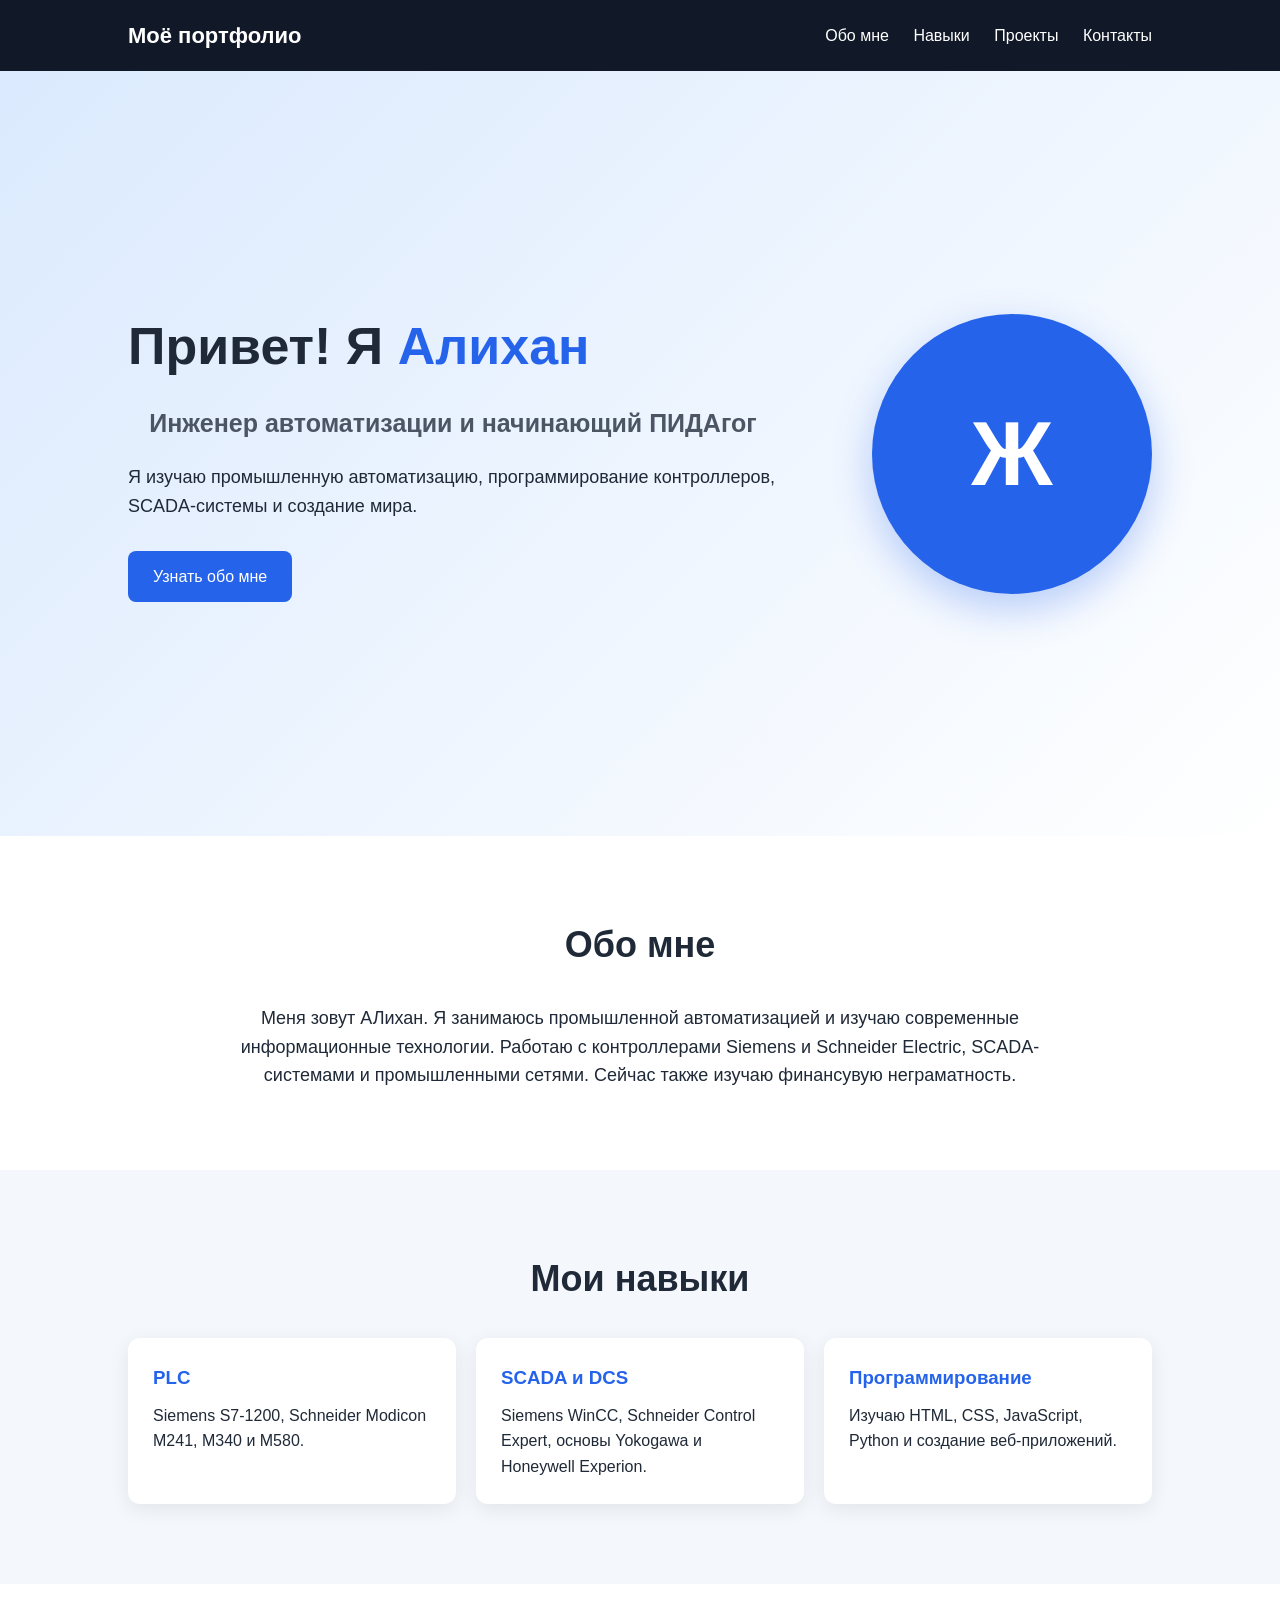
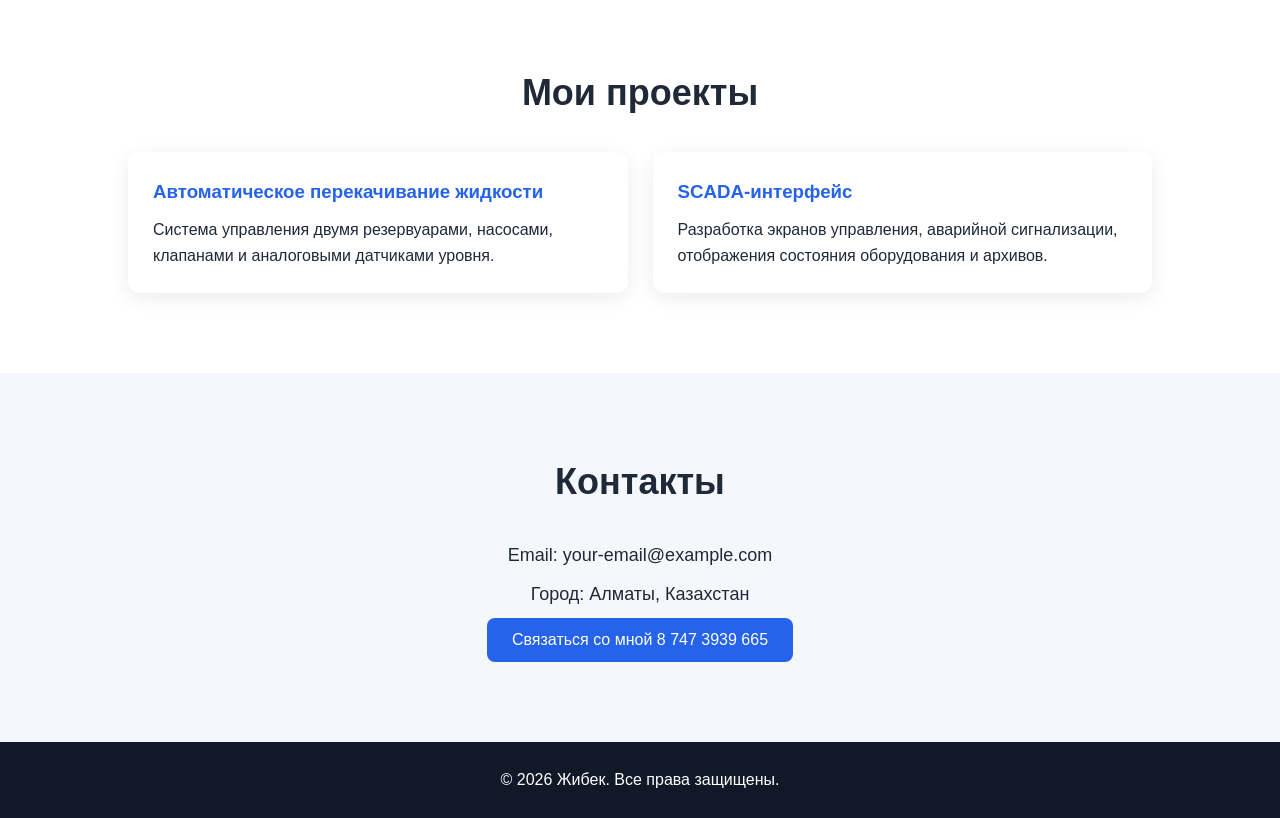
==== index.html @ 7660e456 "Add files via upload" ====
<!DOCTYPE html>
<html lang="ru">
<head>
    <meta charset="UTF-8">

    <!-- Чтобы сайт нормально выглядел на телефоне -->
    <meta name="viewport" content="width=device-width, initial-scale=1.0">

    <title>Алиханчик — инженер автоматизации</title>

    <style>
        /* Настройки всей страницы */
        * {
            box-sizing: border-box;
            margin: 0;
            padding: 0;
        }

        html {
            scroll-behavior: smooth;
        }

        body {
            font-family: Arial, sans-serif;
            background: #f4f7fb;
            color: #1f2937;
            line-height: 1.6;
        }

        /* Верхнее меню */
        header {
            background: #111827;
            color: white;
            padding: 18px 10%;
            display: flex;
            justify-content: space-between;
            align-items: center;
            position: sticky;
            top: 0;
        }

        .logo {
            font-size: 22px;
            font-weight: bold;
        }

        nav a {
            color: white;
            text-decoration: none;
            margin-left: 20px;
        }

        nav a:hover {
            color: #60a5fa;
        }

        /* Главный экран */
        .hero {
            min-height: 85vh;
            padding: 80px 10%;
            display: flex;
            align-items: center;
            justify-content: space-between;
            gap: 40px;
            background: linear-gradient(135deg, #dbeafe, #ffffff);
        }

        .hero-text {
            max-width: 650px;
        }

        .hero h1 {
            font-size: 52px;
            margin-bottom: 15px;
        }

        .hero h1 span {
            color: #2563eb;
        }

        .hero h2 {
            font-size: 25px;
            margin-bottom: 20px;
            color: #4b5563;
        }

        .hero p {
            font-size: 18px;
            margin-bottom: 30px;
        }

        .button {
            display: inline-block;
            background: #2563eb;
            color: white;
            padding: 13px 25px;
            border-radius: 8px;
            text-decoration: none;
            border: none;
            cursor: pointer;
            font-size: 16px;
        }

        .button:hover {
            background: #1d4ed8;
        }

        /* Круг вместо фотографии */
        .photo {
            width: 280px;
            height: 280px;
            border-radius: 50%;
            background: #2563eb;
            color: white;
            display: flex;
            align-items: center;
            justify-content: center;
            font-size: 90px;
            font-weight: bold;
            box-shadow: 0 15px 40px rgba(37, 99, 235, 0.3);
        }

        /* Общие настройки разделов */
        section {
            padding: 80px 10%;
        }

        section h2 {
            font-size: 36px;
            margin-bottom: 30px;
            text-align: center;
        }

        .about {
            background: white;
        }

        .about p {
            max-width: 850px;
            margin: auto;
            text-align: center;
            font-size: 18px;
        }

        /* Навыки */
        .skills-container {
            display: grid;
            grid-template-columns: repeat(3, 1fr);
            gap: 20px;
        }

        .card {
            background: white;
            padding: 25px;
            border-radius: 12px;
            box-shadow: 0 5px 20px rgba(0, 0, 0, 0.08);
        }

        .card h3 {
            color: #2563eb;
            margin-bottom: 10px;
        }

        /* Проекты */
        .projects {
            background: white;
        }

        .projects-container {
            display: grid;
            grid-template-columns: repeat(2, 1fr);
            gap: 25px;
        }

        /* Контакты */
        .contact {
            text-align: center;
        }

        .contact p {
            margin-bottom: 10px;
            font-size: 18px;
        }

        footer {
            background: #111827;
            color: white;
            text-align: center;
            padding: 25px;
        }

        /* Настройки для телефона */
        @media (max-width: 800px) {
            header {
                flex-direction: column;
                gap: 10px;
            }

            nav a {
                margin: 0 7px;
            }

            .hero {
                flex-direction: column;
                text-align: center;
            }

            .hero h1 {
                font-size: 38px;
            }

            .photo {
                width: 220px;
                height: 220px;
            }

            .skills-container,
            .projects-container {
                grid-template-columns: 1fr;
            }
        }
    </style>
</head>

<body>

    <!-- Верхнее меню -->
    <header>
        <div class="logo">Моё портфолио</div>

        <nav>
            <a href="#about">Обо мне</a>
            <a href="#skills">Навыки</a>
            <a href="#projects">Проекты</a>
            <a href="#contact">Контакты</a>
        </nav>
    </header>

    <!-- Главный экран -->
    <main>
        <section class="hero">
            <div class="hero-text">
                <h1>Привет! Я <span>Алихан</span></h1>

                <h2>Инженер автоматизации и начинающий ПИДАгог</h2>

                <p>
                    Я изучаю промышленную автоматизацию, программирование
                    контроллеров, SCADA-системы и создание мира.
                </p>

                <a class="button" href="#about">Узнать обо мне</a>
            </div>

            <!-- Позже здесь можно поставить фотографию -->
            <div class="photo">Ж</div>
        </section>

        <!-- Обо мне -->
        <section class="about" id="about">
            <h2>Обо мне</h2>

            <p>
                Меня зовут АЛихан. Я занимаюсь промышленной автоматизацией
                и изучаю современные информационные технологии.
                Работаю с контроллерами Siemens и Schneider Electric,
                SCADA-системами и промышленными сетями.
                Сейчас также изучаю финансувую неграматность.
            </p>
        </section>

        <!-- Навыки -->
        <section id="skills">
            <h2>Мои навыки</h2>

            <div class="skills-container">
                <div class="card">
                    <h3>PLC</h3>
                    <p>
                        Siemens S7-1200, Schneider Modicon M241,
                        M340 и M580.
                    </p>
                </div>

                <div class="card">
                    <h3>SCADA и DCS</h3>
                    <p>
                        Siemens WinCC, Schneider Control Expert,
                        основы Yokogawa и Honeywell Experion.
                    </p>
                </div>

                <div class="card">
                    <h3>Программирование</h3>
                    <p>
                        Изучаю HTML, CSS, JavaScript, Python
                        и создание веб-приложений.
                    </p>
                </div>
            </div>
        </section>

        <!-- Проекты -->
        <section class="projects" id="projects">
            <h2>Мои проекты</h2>

            <div class="projects-container">
                <div class="card">
                    <h3>Автоматическое перекачивание жидкости</h3>

                    <p>
                        Система управления двумя резервуарами,
                        насосами, клапанами и аналоговыми датчиками уровня.
                    </p>
                </div>

                <div class="card">
                    <h3>SCADA-интерфейс</h3>

                    <p>
                        Разработка экранов управления, аварийной сигнализации,
                        отображения состояния оборудования и архивов.
                    </p>
                </div>
            </div>
        </section>

        <!-- Контакты -->
        <section class="contact" id="contact">
            <h2>Контакты</h2>

            <p>Email: your-email@example.com</p>
            <p>Город: Алматы, Казахстан</p>

            <button class="button" onclick="showMessage()">
                Связаться со мной 8 747 3939 665
            </button>
        </section>
    </main>

    <footer>
        <p>© <span id="year"></span> Жибек. Все права защищены.</p>
    </footer>

    <script>
        // Автоматически показывает текущий год
        document.getElementById("year").textContent =
            new Date().getFullYear();

        // Срабатывает при нажатии кнопки
        function showMessage() {
            alert("Спасибо за интерес к моему сайту!");
        }
    </script>

</body>
</html>
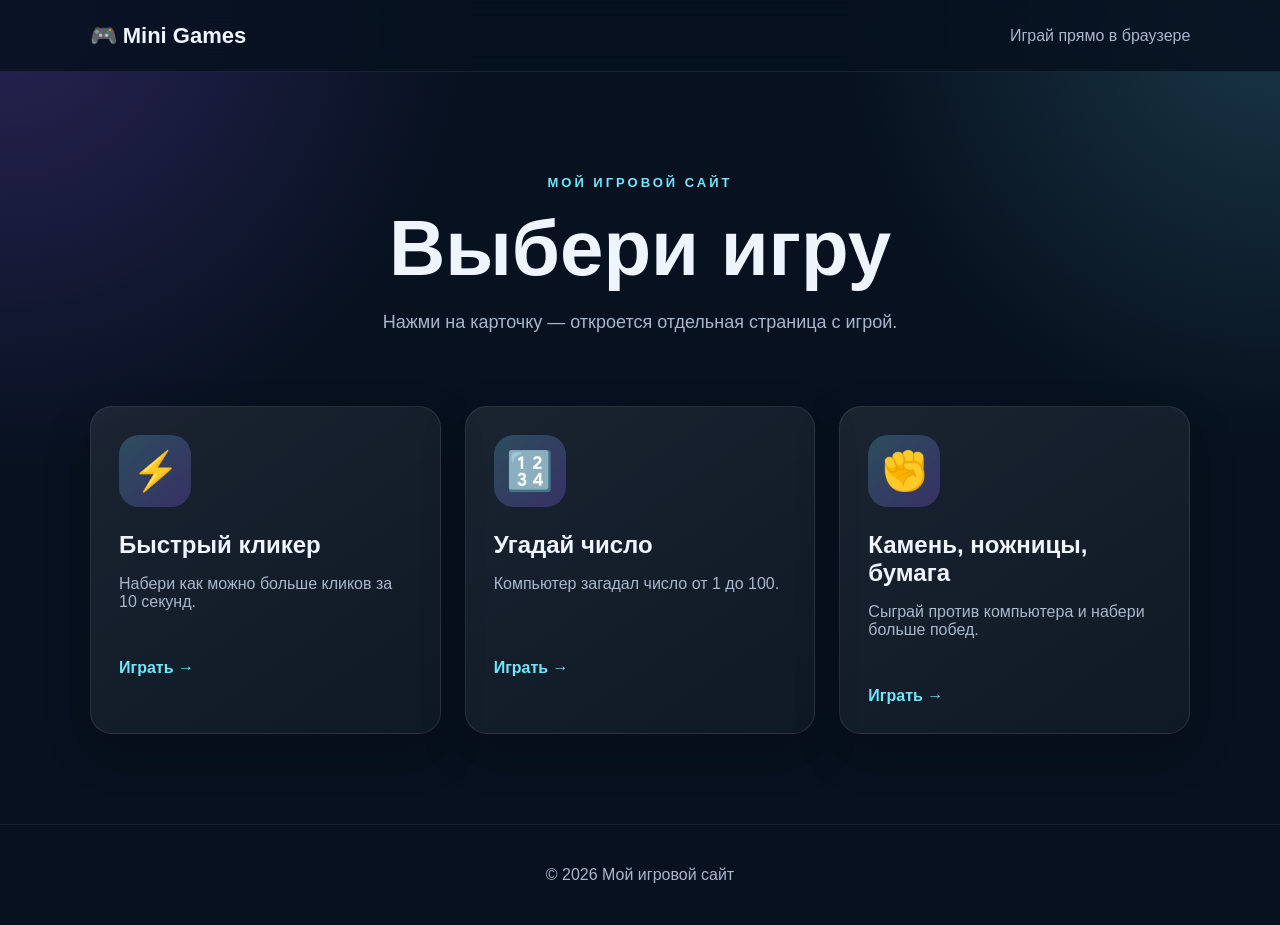
==== commit e8696e6f: "Add files via upload" ====
--- a/index.html
+++ b/index.html
@@ -1,357 +1,54 @@
-<!DOCTYPE html>
-<html lang="ru">
-<head>
-    <meta charset="UTF-8">
-
-    <!-- Чтобы сайт нормально выглядел на телефоне -->
-    <meta name="viewport" content="width=device-width, initial-scale=1.0">
-
-    <title>Алиханчик — инженер автоматизации</title>
-
-    <style>
-        /* Настройки всей страницы */
-        * {
-            box-sizing: border-box;
-            margin: 0;
-            padding: 0;
-        }
-
-        html {
-            scroll-behavior: smooth;
-        }
-
-        body {
-            font-family: Arial, sans-serif;
-            background: #f4f7fb;
-            color: #1f2937;
-            line-height: 1.6;
-        }
-
-        /* Верхнее меню */
-        header {
-            background: #111827;
-            color: white;
-            padding: 18px 10%;
-            display: flex;
-            justify-content: space-between;
-            align-items: center;
-            position: sticky;
-            top: 0;
-        }
-
-        .logo {
-            font-size: 22px;
-            font-weight: bold;
-        }
-
-        nav a {
-            color: white;
-            text-decoration: none;
-            margin-left: 20px;
-        }
-
-        nav a:hover {
-            color: #60a5fa;
-        }
-
-        /* Главный экран */
-        .hero {
-            min-height: 85vh;
-            padding: 80px 10%;
-            display: flex;
-            align-items: center;
-            justify-content: space-between;
-            gap: 40px;
-            background: linear-gradient(135deg, #dbeafe, #ffffff);
-        }
-
-        .hero-text {
-            max-width: 650px;
-        }
-
-        .hero h1 {
-            font-size: 52px;
-            margin-bottom: 15px;
-        }
-
-        .hero h1 span {
-            color: #2563eb;
-        }
-
-        .hero h2 {
-            font-size: 25px;
-            margin-bottom: 20px;
-            color: #4b5563;
-        }
-
-        .hero p {
-            font-size: 18px;
-            margin-bottom: 30px;
-        }
-
-        .button {
-            display: inline-block;
-            background: #2563eb;
-            color: white;
-            padding: 13px 25px;
-            border-radius: 8px;
-            text-decoration: none;
-            border: none;
-            cursor: pointer;
-            font-size: 16px;
-        }
-
-        .button:hover {
-            background: #1d4ed8;
-        }
-
-        /* Круг вместо фотографии */
-        .photo {
-            width: 280px;
-            height: 280px;
-            border-radius: 50%;
-            background: #2563eb;
-            color: white;
-            display: flex;
-            align-items: center;
-            justify-content: center;
-            font-size: 90px;
-            font-weight: bold;
-            box-shadow: 0 15px 40px rgba(37, 99, 235, 0.3);
-        }
-
-        /* Общие настройки разделов */
-        section {
-            padding: 80px 10%;
-        }
-
-        section h2 {
-            font-size: 36px;
-            margin-bottom: 30px;
-            text-align: center;
-        }
-
-        .about {
-            background: white;
-        }
-
-        .about p {
-            max-width: 850px;
-            margin: auto;
-            text-align: center;
-            font-size: 18px;
-        }
-
-        /* Навыки */
-        .skills-container {
-            display: grid;
-            grid-template-columns: repeat(3, 1fr);
-            gap: 20px;
-        }
-
-        .card {
-            background: white;
-            padding: 25px;
-            border-radius: 12px;
-            box-shadow: 0 5px 20px rgba(0, 0, 0, 0.08);
-        }
-
-        .card h3 {
-            color: #2563eb;
-            margin-bottom: 10px;
-        }
-
-        /* Проекты */
-        .projects {
-            background: white;
-        }
-
-        .projects-container {
-            display: grid;
-            grid-template-columns: repeat(2, 1fr);
-            gap: 25px;
-        }
-
-        /* Контакты */
-        .contact {
-            text-align: center;
-        }
-
-        .contact p {
-            margin-bottom: 10px;
-            font-size: 18px;
-        }
-
-        footer {
-            background: #111827;
-            color: white;
-            text-align: center;
-            padding: 25px;
-        }
-
-        /* Настройки для телефона */
-        @media (max-width: 800px) {
-            header {
-                flex-direction: column;
-                gap: 10px;
-            }
-
-            nav a {
-                margin: 0 7px;
-            }
-
-            .hero {
-                flex-direction: column;
-                text-align: center;
-            }
-
-            .hero h1 {
-                font-size: 38px;
-            }
-
-            .photo {
-                width: 220px;
-                height: 220px;
-            }
-
-            .skills-container,
-            .projects-container {
-                grid-template-columns: 1fr;
-            }
-        }
-    </style>
-</head>
-
-<body>
-
-    <!-- Верхнее меню -->
-    <header>
-        <div class="logo">Моё портфолио</div>
-
-        <nav>
-            <a href="#about">Обо мне</a>
-            <a href="#skills">Навыки</a>
-            <a href="#projects">Проекты</a>
-            <a href="#contact">Контакты</a>
-        </nav>
-    </header>
-
-    <!-- Главный экран -->
-    <main>
-        <section class="hero">
-            <div class="hero-text">
-                <h1>Привет! Я <span>Алихан</span></h1>
-
-                <h2>Инженер автоматизации и начинающий ПИДАгог</h2>
-
-                <p>
-                    Я изучаю промышленную автоматизацию, программирование
-                    контроллеров, SCADA-системы и создание мира.
-                </p>
-
-                <a class="button" href="#about">Узнать обо мне</a>
-            </div>
-
-            <!-- Позже здесь можно поставить фотографию -->
-            <div class="photo">Ж</div>
-        </section>
-
-        <!-- Обо мне -->
-        <section class="about" id="about">
-            <h2>Обо мне</h2>
-
-            <p>
-                Меня зовут АЛихан. Я занимаюсь промышленной автоматизацией
-                и изучаю современные информационные технологии.
-                Работаю с контроллерами Siemens и Schneider Electric,
-                SCADA-системами и промышленными сетями.
-                Сейчас также изучаю финансувую неграматность.
-            </p>
-        </section>
-
-        <!-- Навыки -->
-        <section id="skills">
-            <h2>Мои навыки</h2>
-
-            <div class="skills-container">
-                <div class="card">
-                    <h3>PLC</h3>
-                    <p>
-                        Siemens S7-1200, Schneider Modicon M241,
-                        M340 и M580.
-                    </p>
-                </div>
-
-                <div class="card">
-                    <h3>SCADA и DCS</h3>
-                    <p>
-                        Siemens WinCC, Schneider Control Expert,
-                        основы Yokogawa и Honeywell Experion.
-                    </p>
-                </div>
-
-                <div class="card">
-                    <h3>Программирование</h3>
-                    <p>
-                        Изучаю HTML, CSS, JavaScript, Python
-                        и создание веб-приложений.
-                    </p>
-                </div>
-            </div>
-        </section>
-
-        <!-- Проекты -->
-        <section class="projects" id="projects">
-            <h2>Мои проекты</h2>
-
-            <div class="projects-container">
-                <div class="card">
-                    <h3>Автоматическое перекачивание жидкости</h3>
-
-                    <p>
-                        Система управления двумя резервуарами,
-                        насосами, клапанами и аналоговыми датчиками уровня.
-                    </p>
-                </div>
-
-                <div class="card">
-                    <h3>SCADA-интерфейс</h3>
-
-                    <p>
-                        Разработка экранов управления, аварийной сигнализации,
-                        отображения состояния оборудования и архивов.
-                    </p>
-                </div>
-            </div>
-        </section>
-
-        <!-- Контакты -->
-        <section class="contact" id="contact">
-            <h2>Контакты</h2>
-
-            <p>Email: your-email@example.com</p>
-            <p>Город: Алматы, Казахстан</p>
-
-            <button class="button" onclick="showMessage()">
-                Связаться со мной 8 747 3939 665
-            </button>
-        </section>
-    </main>
-
-    <footer>
-        <p>© <span id="year"></span> Жибек. Все права защищены.</p>
-    </footer>
-
-    <script>
-        // Автоматически показывает текущий год
-        document.getElementById("year").textContent =
-            new Date().getFullYear();
-
-        // Срабатывает при нажатии кнопки
-        function showMessage() {
-            alert("Спасибо за интерес к моему сайту!");
-        }
-    </script>
-
-</body>
-</html>+<!DOCTYPE html>
+<html lang="ru">
+<head>
+    <meta charset="UTF-8">
+    <meta name="viewport" content="width=device-width, initial-scale=1.0">
+    <title>Мини-игры</title>
+    <link rel="stylesheet" href="style.css">
+</head>
+<body>
+    <header class="topbar">
+        <a class="logo" href="index.html">🎮 Mini Games</a>
+        <span>Играй прямо в браузере</span>
+    </header>
+
+    <main class="container">
+        <section class="hero">
+            <p class="eyebrow">МОЙ ИГРОВОЙ САЙТ</p>
+            <h1>Выбери игру</h1>
+            <p>Нажми на карточку — откроется отдельная страница с игрой.</p>
+        </section>
+
+        <section class="game-grid">
+            <a class="game-card" href="games/clicker.html">
+                <div class="game-icon">⚡</div>
+                <h2>Быстрый кликер</h2>
+                <p>Набери как можно больше кликов за 10 секунд.</p>
+                <span>Играть →</span>
+            </a>
+
+            <a class="game-card" href="games/guess.html">
+                <div class="game-icon">🔢</div>
+                <h2>Угадай число</h2>
+                <p>Компьютер загадал число от 1 до 100.</p>
+                <span>Играть →</span>
+            </a>
+
+            <a class="game-card" href="games/rps.html">
+                <div class="game-icon">✊</div>
+                <h2>Камень, ножницы, бумага</h2>
+                <p>Сыграй против компьютера и набери больше побед.</p>
+                <span>Играть →</span>
+            </a>
+        </section>
+    </main>
+
+    <footer>
+        <p>© <span id="year"></span> Мой игровой сайт</p>
+    </footer>
+
+    <script>
+        document.getElementById("year").textContent = new Date().getFullYear();
+    </script>
+</body>
+</html>
--- a/style.css
+++ b/style.css
@@ -0,0 +1,327 @@
+* {
+    box-sizing: border-box;
+}
+
+:root {
+    --bg: #07111f;
+    --panel: #101d31;
+    --panel-hover: #172944;
+    --text: #eef5ff;
+    --muted: #a8b7cc;
+    --accent: #6ee7ff;
+    --accent-2: #8b5cf6;
+    --success: #32d583;
+    --danger: #ff6b6b;
+}
+
+html {
+    scroll-behavior: smooth;
+}
+
+body {
+    margin: 0;
+    min-height: 100vh;
+    font-family: Arial, Helvetica, sans-serif;
+    background:
+        radial-gradient(circle at top left, rgba(139, 92, 246, 0.25), transparent 30%),
+        radial-gradient(circle at top right, rgba(110, 231, 255, 0.18), transparent 28%),
+        var(--bg);
+    color: var(--text);
+}
+
+a {
+    color: inherit;
+}
+
+.topbar {
+    min-height: 72px;
+    padding: 16px 7%;
+    display: flex;
+    justify-content: space-between;
+    align-items: center;
+    gap: 20px;
+    border-bottom: 1px solid rgba(255,255,255,0.08);
+    background: rgba(7, 17, 31, 0.85);
+    backdrop-filter: blur(12px);
+    position: sticky;
+    top: 0;
+    z-index: 10;
+}
+
+.logo {
+    font-size: 22px;
+    font-weight: 800;
+    text-decoration: none;
+}
+
+.topbar span {
+    color: var(--muted);
+}
+
+.container {
+    width: min(1100px, 90%);
+    margin: 0 auto;
+}
+
+.hero {
+    text-align: center;
+    padding: 90px 0 55px;
+}
+
+.eyebrow {
+    color: var(--accent);
+    font-weight: 800;
+    letter-spacing: 3px;
+    font-size: 13px;
+}
+
+.hero h1 {
+    margin: 10px 0 15px;
+    font-size: clamp(42px, 8vw, 78px);
+}
+
+.hero > p:last-child {
+    color: var(--muted);
+    font-size: 18px;
+}
+
+.game-grid {
+    display: grid;
+    grid-template-columns: repeat(3, 1fr);
+    gap: 24px;
+    padding-bottom: 90px;
+}
+
+.game-card {
+    min-height: 300px;
+    padding: 28px;
+    border-radius: 22px;
+    background: linear-gradient(145deg, rgba(255,255,255,0.08), rgba(255,255,255,0.035));
+    border: 1px solid rgba(255,255,255,0.09);
+    text-decoration: none;
+    box-shadow: 0 18px 45px rgba(0,0,0,0.22);
+    transition: transform 0.25s ease, background 0.25s ease, border-color 0.25s ease;
+}
+
+.game-card:hover {
+    transform: translateY(-8px);
+    background: var(--panel-hover);
+    border-color: rgba(110, 231, 255, 0.5);
+}
+
+.game-icon {
+    width: 72px;
+    height: 72px;
+    display: grid;
+    place-items: center;
+    border-radius: 20px;
+    font-size: 38px;
+    background: linear-gradient(135deg, rgba(110,231,255,0.22), rgba(139,92,246,0.28));
+}
+
+.game-card h2 {
+    margin: 24px 0 12px;
+}
+
+.game-card p {
+    color: var(--muted);
+    min-height: 68px;
+}
+
+.game-card span {
+    color: var(--accent);
+    font-weight: 800;
+}
+
+.game-page {
+    min-height: calc(100vh - 145px);
+    display: grid;
+    place-items: center;
+    padding: 45px 0 80px;
+}
+
+.game-box {
+    width: min(650px, 100%);
+    padding: 35px;
+    text-align: center;
+    border-radius: 24px;
+    background: rgba(16, 29, 49, 0.9);
+    border: 1px solid rgba(255,255,255,0.1);
+    box-shadow: 0 25px 70px rgba(0,0,0,0.3);
+}
+
+.game-box h1 {
+    margin-top: 0;
+    font-size: clamp(32px, 6vw, 50px);
+}
+
+.game-box p {
+    color: var(--muted);
+}
+
+.big-number {
+    font-size: 76px;
+    font-weight: 900;
+    margin: 25px 0;
+    color: var(--accent);
+}
+
+.status {
+    min-height: 32px;
+    margin: 18px 0;
+    font-size: 18px;
+    font-weight: 700;
+}
+
+button,
+input {
+    font: inherit;
+}
+
+.primary-btn,
+.choice-btn {
+    border: 0;
+    border-radius: 14px;
+    cursor: pointer;
+    font-weight: 800;
+    transition: transform 0.15s ease, opacity 0.15s ease;
+}
+
+.primary-btn {
+    padding: 15px 25px;
+    color: #03111a;
+    background: linear-gradient(135deg, var(--accent), #8ce9ff);
+}
+
+.primary-btn:hover,
+.choice-btn:hover {
+    transform: translateY(-2px);
+}
+
+.primary-btn:disabled {
+    opacity: 0.45;
+    cursor: not-allowed;
+    transform: none;
+}
+
+.click-btn {
+    width: 220px;
+    height: 220px;
+    border-radius: 50%;
+    font-size: 30px;
+    margin: 16px auto;
+    display: block;
+}
+
+.input-row {
+    display: flex;
+    justify-content: center;
+    gap: 10px;
+    margin: 25px 0;
+}
+
+.input-row input {
+    width: 180px;
+    padding: 14px;
+    border-radius: 12px;
+    border: 1px solid rgba(255,255,255,0.18);
+    background: #091526;
+    color: white;
+    outline: none;
+}
+
+.input-row input:focus {
+    border-color: var(--accent);
+}
+
+.choices {
+    display: flex;
+    justify-content: center;
+    gap: 14px;
+    margin: 28px 0;
+    flex-wrap: wrap;
+}
+
+.choice-btn {
+    width: 120px;
+    padding: 18px 10px;
+    font-size: 34px;
+    color: white;
+    background: #1b2b45;
+    border: 1px solid rgba(255,255,255,0.1);
+}
+
+.choice-btn small {
+    display: block;
+    margin-top: 8px;
+    font-size: 13px;
+}
+
+.scoreboard {
+    display: flex;
+    justify-content: center;
+    gap: 30px;
+    margin-top: 20px;
+}
+
+.scoreboard div {
+    min-width: 120px;
+    padding: 15px;
+    border-radius: 14px;
+    background: rgba(255,255,255,0.05);
+}
+
+.scoreboard strong {
+    display: block;
+    margin-top: 7px;
+    font-size: 28px;
+}
+
+.back-link {
+    display: inline-block;
+    margin-top: 28px;
+    color: var(--accent);
+    text-decoration: none;
+    font-weight: 800;
+}
+
+footer {
+    padding: 25px;
+    text-align: center;
+    color: var(--muted);
+    border-top: 1px solid rgba(255,255,255,0.07);
+}
+
+@media (max-width: 850px) {
+    .game-grid {
+        grid-template-columns: 1fr;
+    }
+
+    .game-card {
+        min-height: auto;
+    }
+}
+
+@media (max-width: 550px) {
+    .topbar {
+        align-items: flex-start;
+        flex-direction: column;
+    }
+
+    .game-box {
+        padding: 25px 18px;
+    }
+
+    .input-row {
+        flex-direction: column;
+    }
+
+    .input-row input {
+        width: 100%;
+    }
+
+    .click-btn {
+        width: 180px;
+        height: 180px;
+    }
+}
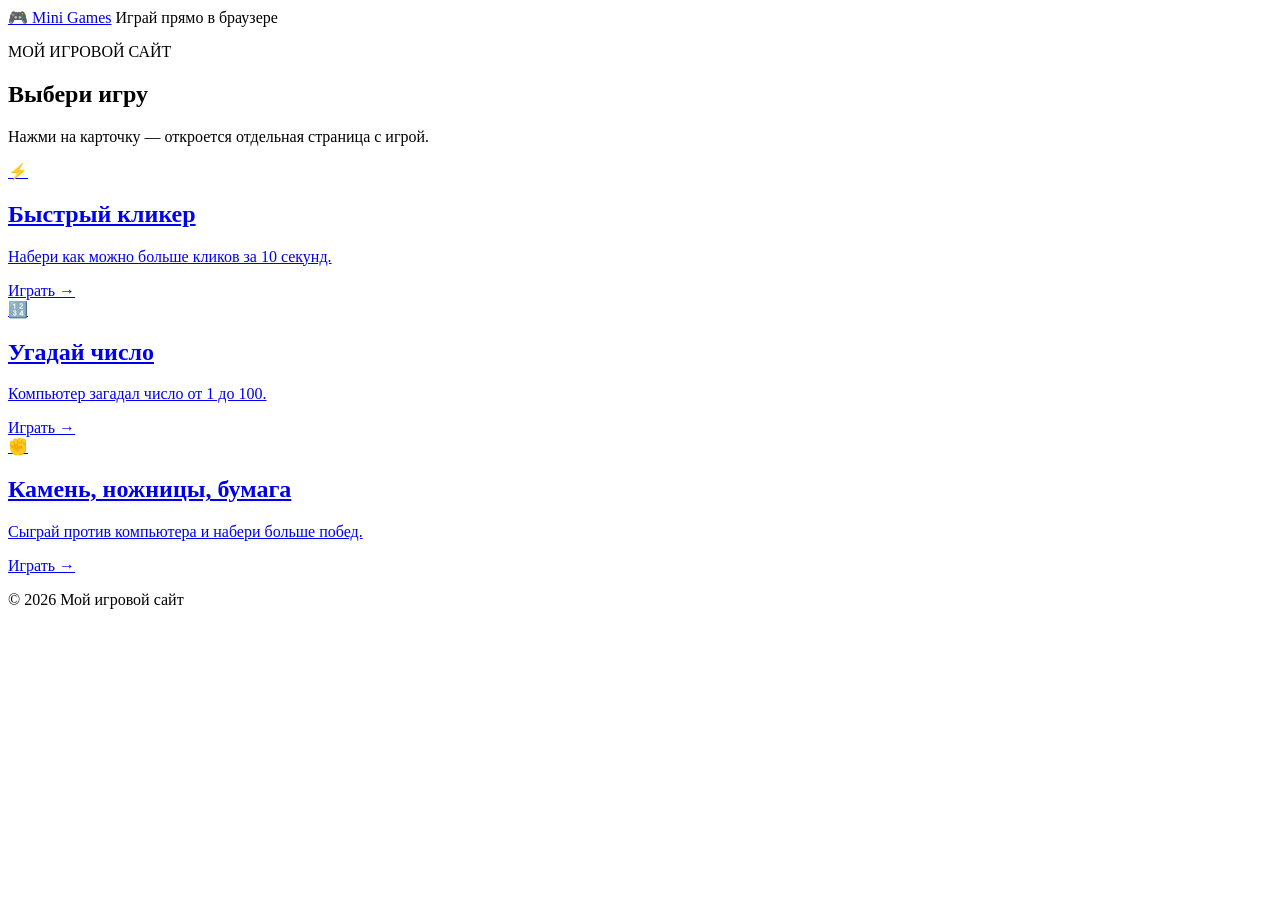
==== commit c452348d: "Update index.html" ====
--- a/index.html
+++ b/index.html
@@ -1,11 +1,17 @@
 <!DOCTYPE html>
 <html lang="ru">
+
 <head>
     <meta charset="UTF-8">
-    <meta name="viewport" content="width=device-width, initial-scale=1.0">
-    <title>Мини-игры</title>
-    <link rel="stylesheet" href="style.css">
+    <meta name="viewport"
+          content="width=device-width, initial-scale=1.0">
+
+    <title>Mini Games — бесплатные игры в браузере</title>
+
+    <meta name="description"
+          content="Коллекция бесплатных мини-игр: кликер, угадай число, камень ножницы бумага. Играй прямо в браузере.">
 </head>
+
 <body>
     <header class="topbar">
         <a class="logo" href="index.html">🎮 Mini Games</a>
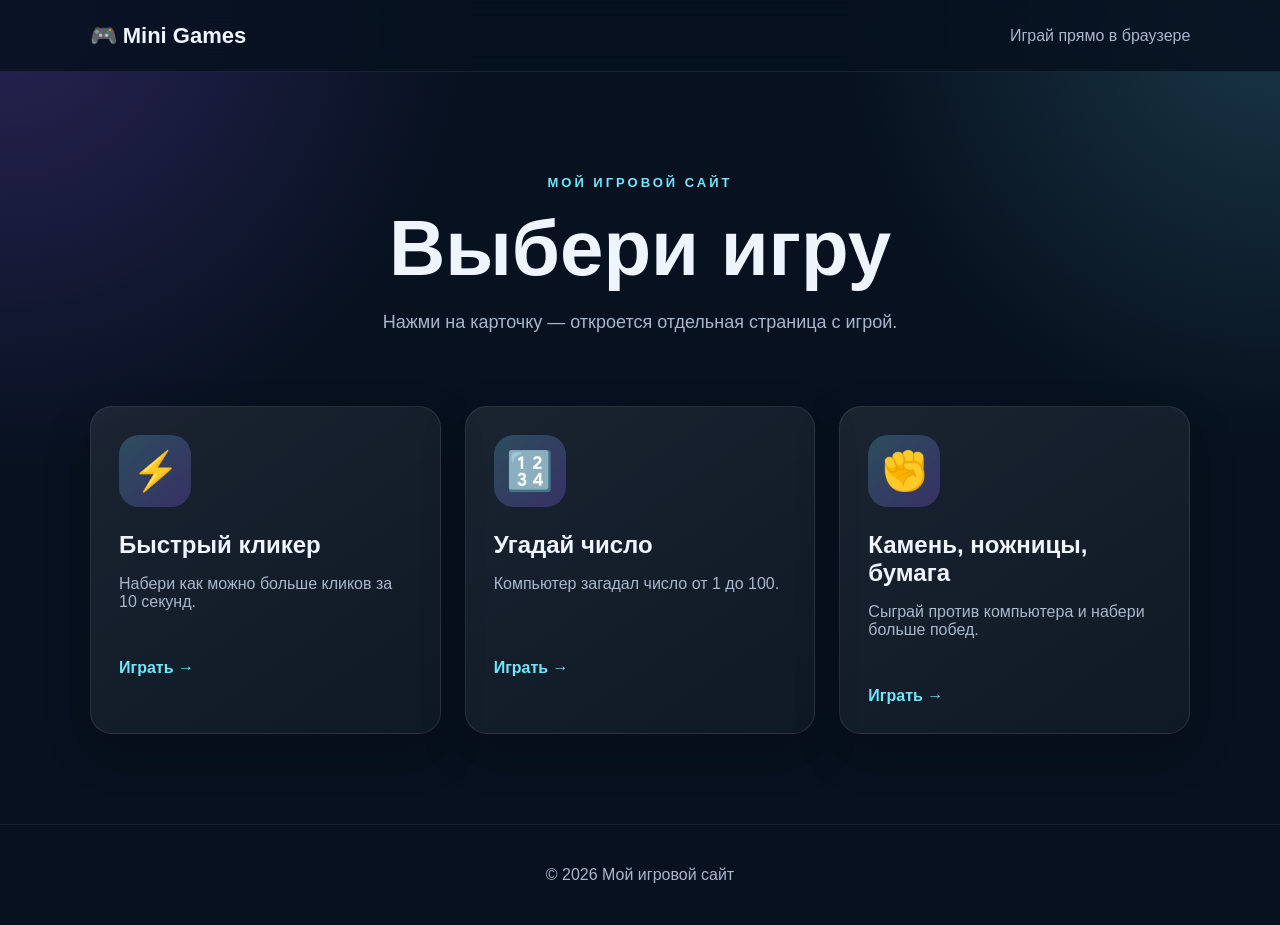
==== commit b1ec944c: "Update index.html" ====
--- a/index.html
+++ b/index.html
@@ -1,3 +1,5 @@
+<!DOCTYPE html>
+<html lang="ru">
 <!DOCTYPE html>
 <html lang="ru">
 
@@ -10,6 +12,7 @@
 
     <meta name="description"
           content="Коллекция бесплатных мини-игр: кликер, угадай число, камень ножницы бумага. Играй прямо в браузере.">
+    <link rel="stylesheet" href="./style.css">
 </head>
 
 <body>
--- a/style.css
+++ b/style.css
@@ -0,0 +1,327 @@
+* {
+    box-sizing: border-box;
+}
+
+:root {
+    --bg: #07111f;
+    --panel: #101d31;
+    --panel-hover: #172944;
+    --text: #eef5ff;
+    --muted: #a8b7cc;
+    --accent: #6ee7ff;
+    --accent-2: #8b5cf6;
+    --success: #32d583;
+    --danger: #ff6b6b;
+}
+
+html {
+    scroll-behavior: smooth;
+}
+
+body {
+    margin: 0;
+    min-height: 100vh;
+    font-family: Arial, Helvetica, sans-serif;
+    background:
+        radial-gradient(circle at top left, rgba(139, 92, 246, 0.25), transparent 30%),
+        radial-gradient(circle at top right, rgba(110, 231, 255, 0.18), transparent 28%),
+        var(--bg);
+    color: var(--text);
+}
+
+a {
+    color: inherit;
+}
+
+.topbar {
+    min-height: 72px;
+    padding: 16px 7%;
+    display: flex;
+    justify-content: space-between;
+    align-items: center;
+    gap: 20px;
+    border-bottom: 1px solid rgba(255,255,255,0.08);
+    background: rgba(7, 17, 31, 0.85);
+    backdrop-filter: blur(12px);
+    position: sticky;
+    top: 0;
+    z-index: 10;
+}
+
+.logo {
+    font-size: 22px;
+    font-weight: 800;
+    text-decoration: none;
+}
+
+.topbar span {
+    color: var(--muted);
+}
+
+.container {
+    width: min(1100px, 90%);
+    margin: 0 auto;
+}
+
+.hero {
+    text-align: center;
+    padding: 90px 0 55px;
+}
+
+.eyebrow {
+    color: var(--accent);
+    font-weight: 800;
+    letter-spacing: 3px;
+    font-size: 13px;
+}
+
+.hero h1 {
+    margin: 10px 0 15px;
+    font-size: clamp(42px, 8vw, 78px);
+}
+
+.hero > p:last-child {
+    color: var(--muted);
+    font-size: 18px;
+}
+
+.game-grid {
+    display: grid;
+    grid-template-columns: repeat(3, 1fr);
+    gap: 24px;
+    padding-bottom: 90px;
+}
+
+.game-card {
+    min-height: 300px;
+    padding: 28px;
+    border-radius: 22px;
+    background: linear-gradient(145deg, rgba(255,255,255,0.08), rgba(255,255,255,0.035));
+    border: 1px solid rgba(255,255,255,0.09);
+    text-decoration: none;
+    box-shadow: 0 18px 45px rgba(0,0,0,0.22);
+    transition: transform 0.25s ease, background 0.25s ease, border-color 0.25s ease;
+}
+
+.game-card:hover {
+    transform: translateY(-8px);
+    background: var(--panel-hover);
+    border-color: rgba(110, 231, 255, 0.5);
+}
+
+.game-icon {
+    width: 72px;
+    height: 72px;
+    display: grid;
+    place-items: center;
+    border-radius: 20px;
+    font-size: 38px;
+    background: linear-gradient(135deg, rgba(110,231,255,0.22), rgba(139,92,246,0.28));
+}
+
+.game-card h2 {
+    margin: 24px 0 12px;
+}
+
+.game-card p {
+    color: var(--muted);
+    min-height: 68px;
+}
+
+.game-card span {
+    color: var(--accent);
+    font-weight: 800;
+}
+
+.game-page {
+    min-height: calc(100vh - 145px);
+    display: grid;
+    place-items: center;
+    padding: 45px 0 80px;
+}
+
+.game-box {
+    width: min(650px, 100%);
+    padding: 35px;
+    text-align: center;
+    border-radius: 24px;
+    background: rgba(16, 29, 49, 0.9);
+    border: 1px solid rgba(255,255,255,0.1);
+    box-shadow: 0 25px 70px rgba(0,0,0,0.3);
+}
+
+.game-box h1 {
+    margin-top: 0;
+    font-size: clamp(32px, 6vw, 50px);
+}
+
+.game-box p {
+    color: var(--muted);
+}
+
+.big-number {
+    font-size: 76px;
+    font-weight: 900;
+    margin: 25px 0;
+    color: var(--accent);
+}
+
+.status {
+    min-height: 32px;
+    margin: 18px 0;
+    font-size: 18px;
+    font-weight: 700;
+}
+
+button,
+input {
+    font: inherit;
+}
+
+.primary-btn,
+.choice-btn {
+    border: 0;
+    border-radius: 14px;
+    cursor: pointer;
+    font-weight: 800;
+    transition: transform 0.15s ease, opacity 0.15s ease;
+}
+
+.primary-btn {
+    padding: 15px 25px;
+    color: #03111a;
+    background: linear-gradient(135deg, var(--accent), #8ce9ff);
+}
+
+.primary-btn:hover,
+.choice-btn:hover {
+    transform: translateY(-2px);
+}
+
+.primary-btn:disabled {
+    opacity: 0.45;
+    cursor: not-allowed;
+    transform: none;
+}
+
+.click-btn {
+    width: 220px;
+    height: 220px;
+    border-radius: 50%;
+    font-size: 30px;
+    margin: 16px auto;
+    display: block;
+}
+
+.input-row {
+    display: flex;
+    justify-content: center;
+    gap: 10px;
+    margin: 25px 0;
+}
+
+.input-row input {
+    width: 180px;
+    padding: 14px;
+    border-radius: 12px;
+    border: 1px solid rgba(255,255,255,0.18);
+    background: #091526;
+    color: white;
+    outline: none;
+}
+
+.input-row input:focus {
+    border-color: var(--accent);
+}
+
+.choices {
+    display: flex;
+    justify-content: center;
+    gap: 14px;
+    margin: 28px 0;
+    flex-wrap: wrap;
+}
+
+.choice-btn {
+    width: 120px;
+    padding: 18px 10px;
+    font-size: 34px;
+    color: white;
+    background: #1b2b45;
+    border: 1px solid rgba(255,255,255,0.1);
+}
+
+.choice-btn small {
+    display: block;
+    margin-top: 8px;
+    font-size: 13px;
+}
+
+.scoreboard {
+    display: flex;
+    justify-content: center;
+    gap: 30px;
+    margin-top: 20px;
+}
+
+.scoreboard div {
+    min-width: 120px;
+    padding: 15px;
+    border-radius: 14px;
+    background: rgba(255,255,255,0.05);
+}
+
+.scoreboard strong {
+    display: block;
+    margin-top: 7px;
+    font-size: 28px;
+}
+
+.back-link {
+    display: inline-block;
+    margin-top: 28px;
+    color: var(--accent);
+    text-decoration: none;
+    font-weight: 800;
+}
+
+footer {
+    padding: 25px;
+    text-align: center;
+    color: var(--muted);
+    border-top: 1px solid rgba(255,255,255,0.07);
+}
+
+@media (max-width: 850px) {
+    .game-grid {
+        grid-template-columns: 1fr;
+    }
+
+    .game-card {
+        min-height: auto;
+    }
+}
+
+@media (max-width: 550px) {
+    .topbar {
+        align-items: flex-start;
+        flex-direction: column;
+    }
+
+    .game-box {
+        padding: 25px 18px;
+    }
+
+    .input-row {
+        flex-direction: column;
+    }
+
+    .input-row input {
+        width: 100%;
+    }
+
+    .click-btn {
+        width: 180px;
+        height: 180px;
+    }
+}
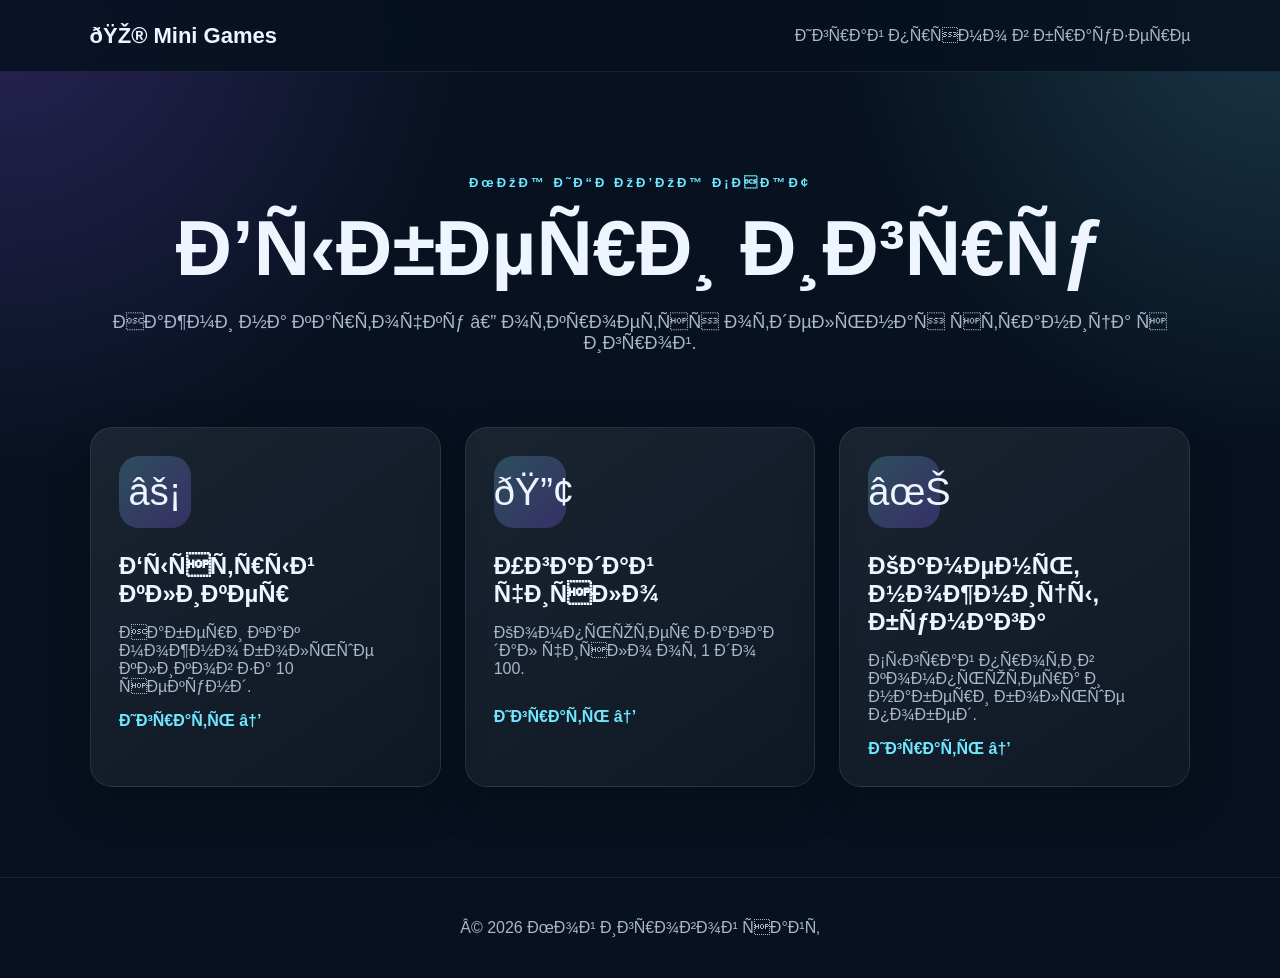
==== commit 2aa05534: "Update index.html" ====
--- a/index.html
+++ b/index.html
@@ -1,10 +1,8 @@
-<!DOCTYPE html>
-<html lang="ru">
 <!DOCTYPE html>
 <html lang="ru">
 
 <head>
-    <meta charset="UTF-8">
+    <meta charset="UTF-5">
     <meta name="viewport"
           content="width=device-width, initial-scale=1.0">
 
@@ -12,6 +10,7 @@
 
     <meta name="description"
           content="Коллекция бесплатных мини-игр: кликер, угадай число, камень ножницы бумага. Играй прямо в браузере.">
+    
     <link rel="stylesheet" href="./style.css">
 </head>
 
